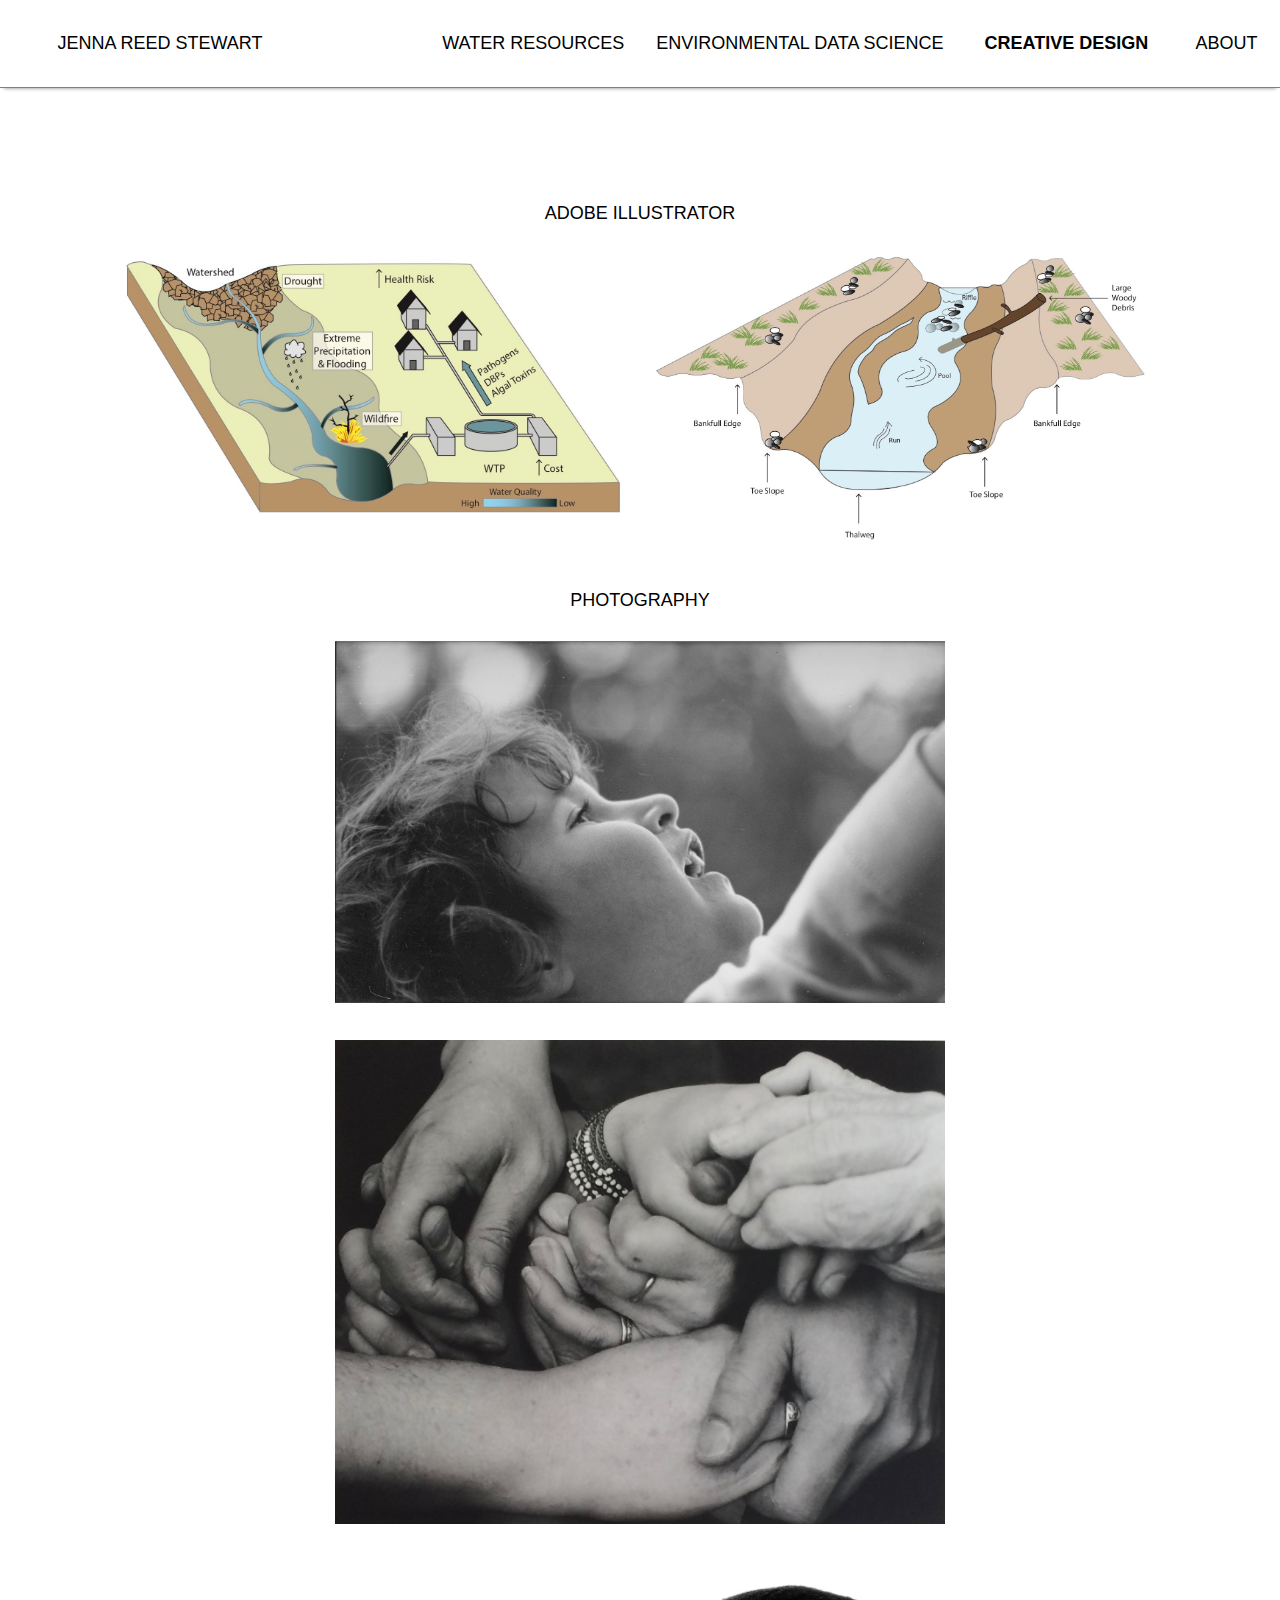
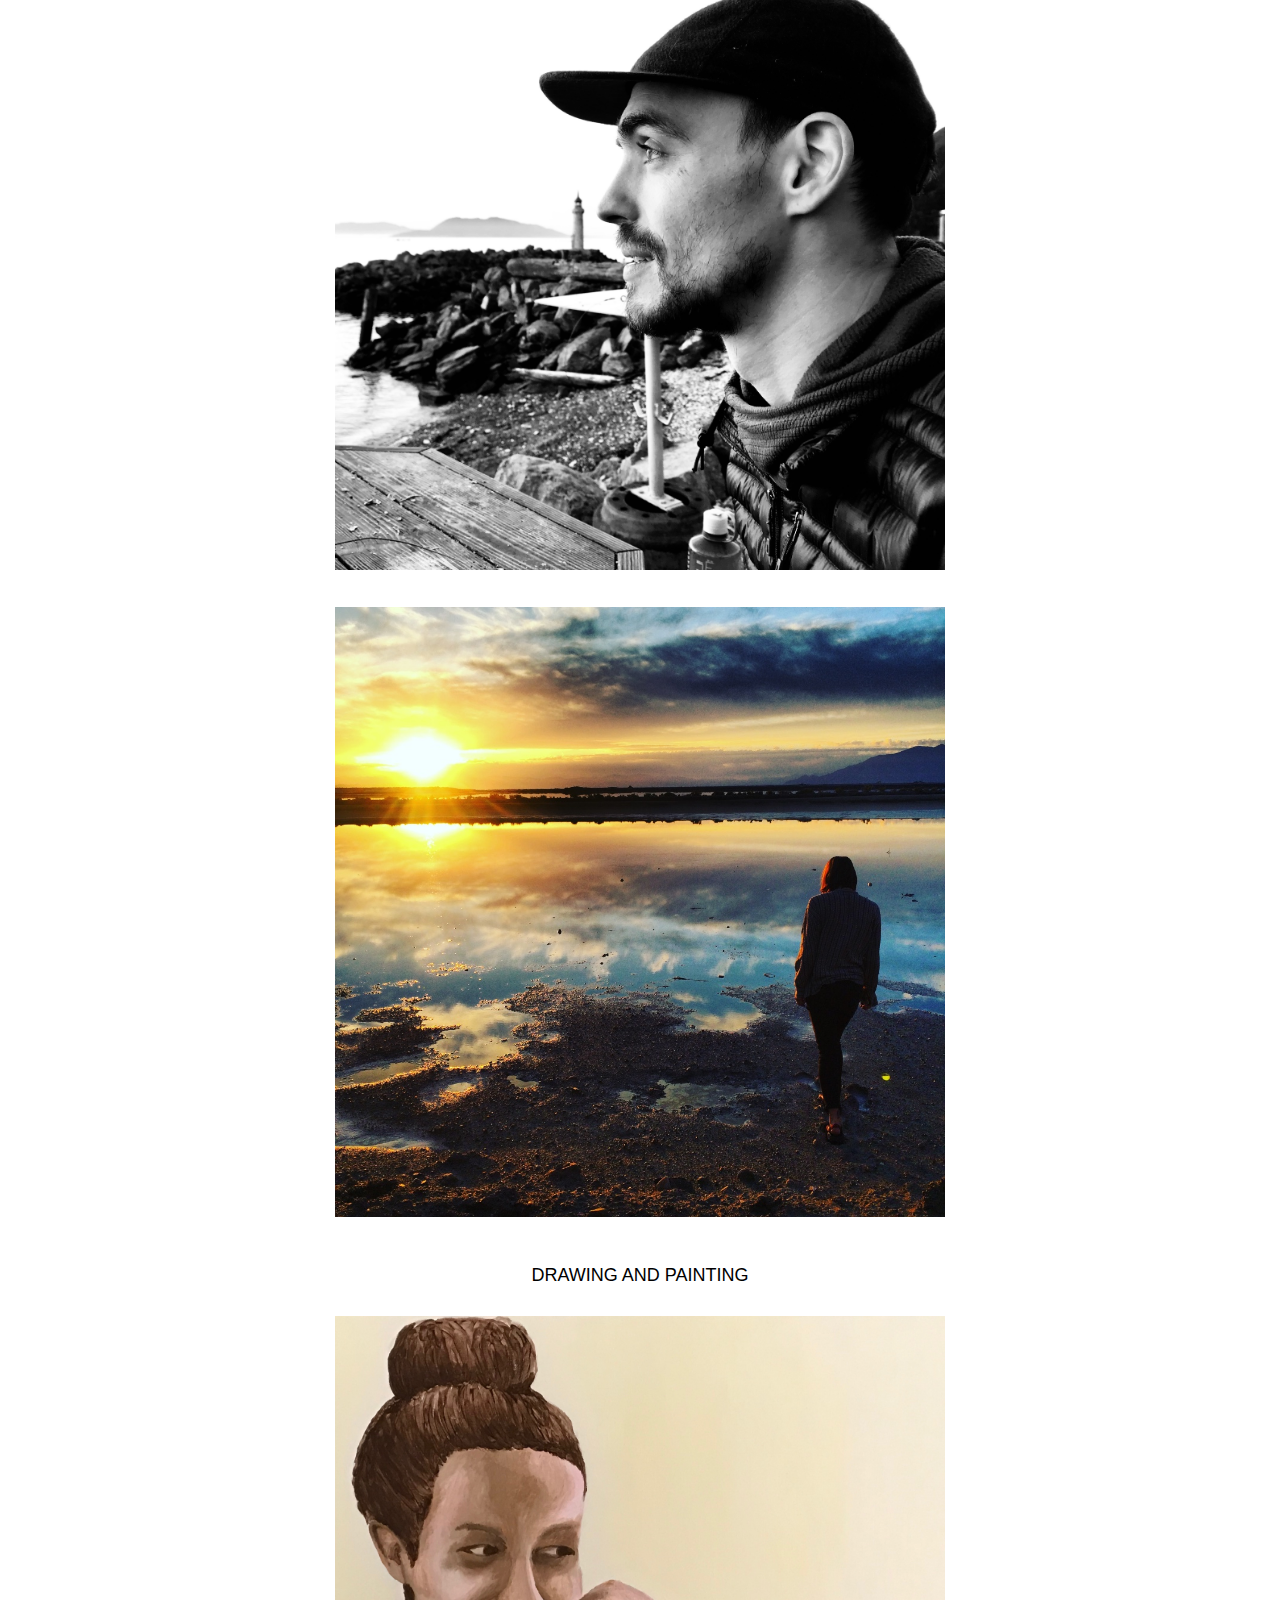
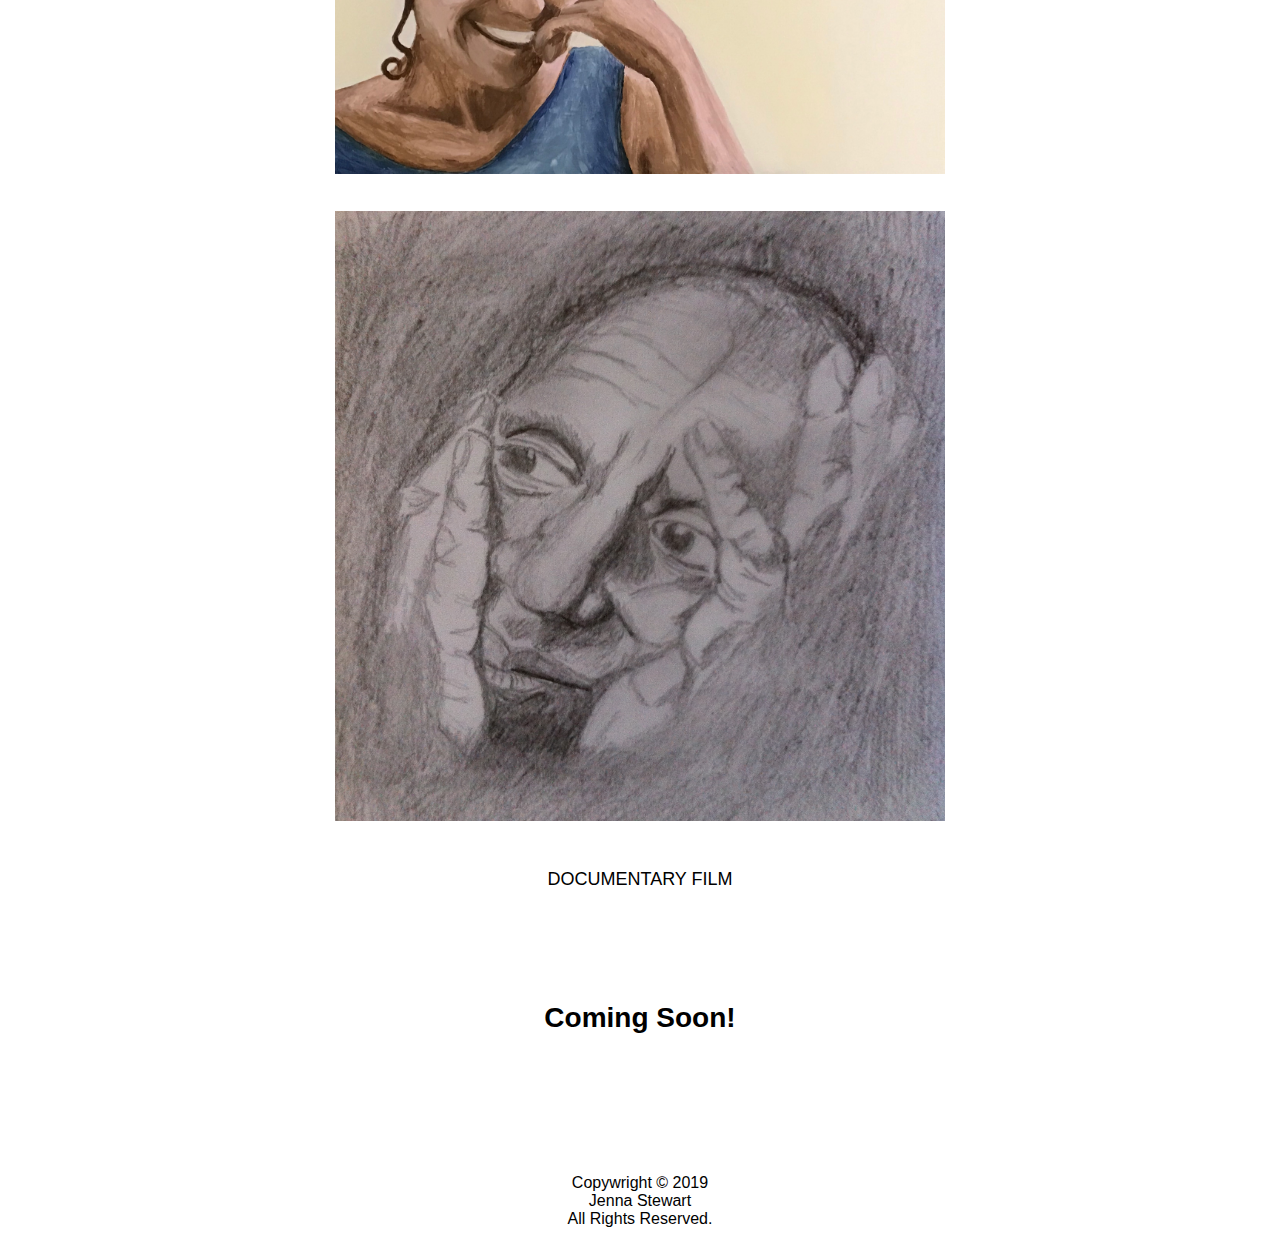
==== portfolio.html @ 02045820 "first commit uploading all files" ====
<!DOCTYPE html>
<html lang="en-US">

<meta name="viewport" content="width=device-width, initial-scale=1.0">

<head>

	<!--	this doesn't show up -->
	<title>Jenna Reed</title>

	<!-- this is a comment -->
	<link rel="stylesheet" type="text/css" href="index.css" />

	<!-- link to fonts, favicons, javascript etc. -->

</head>

<body class="bodybackground">

	<div class="navbar row">
  		<div class="col-3">
  			<h2><a href="index.html">JENNA REED STEWART</a></h2>
		</div>
		<div class="col-1"></div>
		<div class="col-2">
			<h2><a href="index.html#cat1">WATER RESOURCES</a></h2>
		</div>
		<div class="col-3">
			<h2><a href="index.html#cat2">ENVIRONMENTAL DATA SCIENCE</a></h2>
		</div>
		<div class="col-2">
			<h2><a href="index.html#cat3"><b>CREATIVE DESIGN</b></a></h2>
		</div>
		<div class="col-1">
			<h2><a href="index.html#cat4">ABOUT</a></h2>
		</div>
  	</div>

<div class="main">

  	<div class="cat3">

		<div class="row">
			<br>
			<br>
			<h2>ADOBE ILLUSTRATOR</h2>
			<!--<div class="col-2"><img src="images/IMG_0920.jpeg" alt="Beach" width="180" height="90"></div>-->

			<div class="col-1"></div>
			<div class="col-5">
				<span title="Raseman, W. J., Kasprzyk, J. R., Rosario-Ortiz, F. L., Stewart, J. R., & Livneh, B. 2019. Emerging investigators series: a critical review of decision support systems for water treatment: making the case for incorporating climate change and climate extremes. Environmental Science: Water Research & Technology, 3(1), 18-36.">
					<img class="image-width image-hover" src="images/portfolio/GD_1.jpg" alt="Raseman et al., 2017">
				</span>
			</div>
			<div class="col-5">
				<span title="National Ecological Observatory Network. 2019. Document NEON.DOC.003162vC. Provisional document downloaded from http://data.neonscience.org on 27 Feb 2019. Battelle, Boulder, CO, USA">
					<img class="image-width image-hover" src="images/portfolio/GD_3.jpg" alt="NEON, 2019">
				</span>
  			</div>
			<div class="col-1"></div>
		</div>


	<div class="buffer2"></div>	

  	<div class="cat2">

		<div class="row">
			<h2>PHOTOGRAPHY</h2>

			<div class="col-3"></div>

			<div class="col-6">
				<span title="35 mm, Oregon, 2004">
					<img class="image-width image-hover" src="images/portfolio/Photo_2.jpg" alt="Photo 3">
				</span>
			</div>

  			<div class="col-3"></div>
		</div>

		<div class="row">
			<div class="col-3"></div>
			<div class="col-6">
				<span title="35 mm, Oregon, 2012">
					<img class="image-width image-hover" src="images/portfolio/together.jpeg" alt="Photo 1">
				</span>
			</div>
			<div class="col-3"></div>
		</div>

		<div class="row">
			<div class="col-3"></div>

			<div class="col-6">
				<span title="Digital, Washington, 2018">
					<img class="image-width image-hover" src="images/portfolio/Photo_12.jpeg" alt="Photo 3">
				</span>
			</div>

			<div class="col-3"></div>
		</div>

		<div class="row">
			<div class="col-3"></div>
			<div class="col-6">
				<span title="Digital, Utah, 2016">
					<img class="image-width image-hover" src="images/portfolio/Photo_4.jpg" alt="Photo 1">
				</span>
			</div>
			<div class="col-3"></div>
		</div>

  	</div>


		
	<div class="buffer2"></div>

	<div class="cat1">

		<div class="row">
			<h2>DRAWING AND PAINTING</h2>

  		<div class="row">
  			<div class="col-3"></div>	
  			<div class="col-6">
  				<span title="Acrylic Painting, Colorado, 2019.">
					<img class="image-width image-hover" src="images/portfolio/Painting_3.jpeg" alt="Woman">
				</span>
  			</div>
  			<div class="col-3"></div>
  		</div>

  		<div class="row">
  			<div class="col-3"></div>	
  			<div class="col-6">
  				<span title="Pencil Drawing, Colorado, 2015.">
					<img class="image-width image-hover" src="images/portfolio/Drawing_3.jpg" alt="Man">
				</span>
  			</div>
  			<div class="col-3"></div>
  		</div>


  	</div>


	<div class="buffer2"></div>	


  	<div class="cat3">

		<div class="row">
			<h2>DOCUMENTARY FILM</h2>
			<!--<div class="col-2"><img src="images/IMG_0920.jpeg" alt="Beach" width="180" height="90"></div>-->
			<div class="buffer10"></div>
			<h3>Coming Soon!</h3>

		</div>
  	</div>

  	<div class="buffer10"></div>

	<div class="footer">
		<p>
			<!--Designed by Jenna Reed Stewart<br><br>-->
			Copywright © 2019 <br>
			Jenna Stewart <br>
			All Rights Reserved.
		</p>
	</div>

</div>
</body>
---- index.css ----
/* this is a comment */

/* 
identifier {
	thingtochange: thingtochangeto;
}
*/


/*
body {
	background-image: url('images/background.JPG');
	background-repeat: repeat-x;
	background-size: 1500px 1500px;
	background-color: beige;
}
*/

/*
body {
  background-image: url("images/river.jpg");
  background-repeat: no-repeat;
  background-attachment: fixed;
}
*/

* {
  box-sizing: border-box;
}

html {
  scroll-behavior: smooth;
}

/* For mobile phones: */
[class*="col-"] {
  width: 100%;
}

@media only screen and (min-width: 768px) {
  /* For desktop: */
  .col-05 {width: 4.165%;}
  .col-1 {width: 8.33%;}
  .col-2 {width: 16.66%;}
  .col-3 {width: 25%;}
  .col-4 {width: 33.33%;}
  .col-5 {width: 41.66%;}
  .col-6 {width: 50%;}
  .col-7 {width: 58.33%;}
  .col-8 {width: 66.66%;}
  .col-9 {width: 75%;}
  .col-10 {width: 83.33%;}
  .col-11 {width: 91.66%;}
  .col-12 {width: 100%;}
}

.row::after {
  content: "";
  clear: both;
  display: table;
}

th, td {
  padding-right:  30px;
}

.link_list img {
  height: 30px;
  width: 30px;
  float: left;
}

#no-pad {
  padding: 0px;
}

#parent {
	height: 100%;
}

#child {
	height: 50%;
}

[class*="col-"] {
  float: left;
  padding: 15px;
  /*border-right: 1px solid black;*/
  text-align: justify;
  font-family: "Avenir", Helvetica, Arial, sans-serif;
  line-height: 1.5;
  height: inherit;
  
}

.navbar {
  overflow: hidden;
  background-color: white;
  top: 0;
  width: 100%;
  border-bottom: 0.5px solid gray;
  box-shadow: 0 4px 4px -4px gray;
  z-index: 99;
}

hr {
  border:none;
  height: 20px;
  width: 100%;
  height: 50px;
  margin-top: 0;
  border-bottom: 1px solid #1f1209;
  box-shadow: 0 10px 10px -10px #333;
  margin: -50px auto 10px; 
}

.main {
  margin-top: 5%;
}

.photo-container {
  width: 100%;
  height: 100%;
  position: relative;
  border-radius: 50%;
  overflow: hidden;
}

.image-cropper {
    position: center;
    width: 300px;
    height: 300px;
    overflow: hidden;
    border-radius: 50%;
}

.circle-pic {
  border-radius: 50%;
  width: 100%;
}

.circle-pic-sm {
  border-radius: 50%;
  width: 60%;
}

@media only screen and (max-width: 768px) {
  /* For desktop: */
  .circle-pic {
    display: none;
  }
}

@media only screen and (min-width: 768px) {
  /* For phone: */
  .circle-pic-sm {
    display: none;
  }

}



.background-white {
  background-color: white;
  padding: 10px;
  opacity: 0.9;
}

.poem {
  text-align: center;
  font-family: "Avenir", Helvetica, Arial, sans-serif;
}

.display-middle-pubs {
    position: absolute;
    top: 7.5%;
    left: 50%;
    transform: translate(-50%,-50%);
    -ms-transform: translate(-50%,-50%);
}

.display-middle {
    position: absolute;
    top: 30%;
    left: 50%;
    transform: translate(-50%,-50%);
    -ms-transform: translate(-50%,-50%);
}

.align-right {
  text-align: right;
  margin-right: 2%;
}

.align-left {
  text-align: left;
  margin-left: 2%;
}

.display-top {
    top: 2%;
}

.display-tableau {
    position: relative;
    left: 15%;
}

.display-middle::after {
  content: "";
  clear: both;
  display: table;
}

.smalltext {
  font-size: 10px;
}

.image-width {
  width: 100%;
}


.buffer2 {
  margin-top: 2%;
}

.buffer4 {
  margin-top: 4%;
}

.buffer5 {
  margin-top: 5%;
}

.buffer6 {
  margin-top: 6%;
}

.buffer8 {
  margin-top: 8%;
}

.buffer10 {
  margin-top: 10%;
}

.buffer12 {
  margin-top: 12%;
}

.buffer15 {
  margin-top: 15%;
}

.buffer20 {
  margin-top: 20%;
}

.buffer22 {
  margin-top: 22%;
}

.buffer25 {
  margin-top: 25%;
}

.buffer30 {
  margin-top: 30%;
}

.buffer50 {
  margin-top: 50%;
}

.buffer60 {
  margin-top: 60%;
}

.buffer75 {
  margin-top: 75%;
}

.display-left {
    position: absolute;
    top: 10%;
    left: 5%;
    transform: translate(-10%,-10%);
    -ms-transform: translate(-10%,-10%);
}

.display-margin-top {
    margin-top: 30%;
}

.display-center {
    text-align: center!important;
}

.w3-text-white, .w3-hover-text-white:hover {
    color: #fff!important;
}

.w3-xxlarge {
    font-size: 30px!important;
}

.w3-padding {
    padding: 8px 16px!important;
}

.w3-opacity-min {
    opacity: 0.80;
}

.w3-black, .w3-hover-black:hover {
    color: #fff!important;
    background-color: #000!important;
    border-radius: 10px;
}

.w3-green {
    color: #fff!important;
    background-color: darkgreen;
    border-radius: 10px;
}

.w3-blue {
    background-color: blue;
}

.boxgrey {
    background-color: grey;
}

.w3-text-light-grey, .w3-hover-text-light-grey:hover, .w3-text-light-gray, .w3-hover-text-light-gray:hover {
    color: #f1f1f1!important;
}

.text-dark-grey {
  color: darkgrey;
}

.border-round {
    border-radius: 10px;
}

.container {
  background-color: white;
  border-radius: 10px;
  padding: 10px;
  opacity: 0.8;
  padding-left: 20px;
  padding-right: 20px;
}

.centered {
  position: absolute;
  top: 50%;
  left: 50%;
  transform: translate(-50%, -50%);
  font-size: 28px;
}

.centered-align {
  text-align: center;
}

.centered_list {
  text-align: center;
}

.centered_list li{
  display: inline;
  list-style: none;
  text-align: center;
  position: center;
}

.header-block {
  border-radius: 10px;
  background-color: black;
}

.header-text {
  color: white;
}

.circle {
  border-radius: 100px;
  height: 20px;
  width: 20px;
}

.bodybackground {
	background-color: white;
  margin: 0px;
}

a:link, a:visited {
  color: black; 
  background-color: transparent; 
  text-decoration: none;
}

a:hover {
  color: darkblue;
  background-color: transparent;
  text-decoration: none;
}

h1 {
	color: black;
	font-family: "Avenir", Helvetica, Arial, sans-serif;
	text-align: center;
}

h2 {
	color: black;
	font-family: "Avenir", Helvetica, Arial, sans-serif;
	text-align: center;
  font-weight: normal;
  font-size: 18px;
}

.h2b {
  color: black;
  font-family: "Avenir", Helvetica, Arial, sans-serif;
  text-align: left;
  font-weight: normal;
  font-size: 20px;
}

h3 {
	color: black;
	font-family: "Avenir", Helvetica, Arial, sans-serif;
	font-size: 28px;
	text-align: center;
	line-height: 0.01px;
}

h4 {
  color: black;
  font-family: "Avenir", Helvetica, Arial, sans-serif;
  font-size: 26px;
  text-align: center;
  line-height: 0;
  margin: 2%;
  padding: 2%;
}

h5 {
  color: black;
  font-family: "Avenir", Helvetica, Arial, sans-serif;
  font-size: 18px;
  margin-left: 2%;
  margin-top: 2%;
}

h6 {
  color: black;
  font-family: "Avenir", Helvetica, Arial, sans-serif;
  text-align: center;
  font-size: 18px;
  margin: 0px;
  padding: 0px;
  font-weight: normal;
}

div p{
	/*any p that is a child of a div will have this styling */
	font-family: "Avenir", Helvetica, Arial, sans-serif;
	text-align: center;
	color: black;

}

hr {
  border:none;
  height: 0px;
}


.hr1 { 
  display: block;
  margin-top: 0.5em;
  margin-bottom: 0.5em;
  margin-left: auto;
  margin-right: auto;
  border-style: inset;
  border-width: 1px;
  width: 10%;
}


/* ids */

/*#categories{
	font-family: Helvetica;
	text-align: center;
}*/



#photo{
	text-align: center;
}

#poem {
	color: gray;
}

#linkedin{
	text-align: center;
	font-family: "Avenir", Helvetica, Arial, sans-serif;
}

#boxshadow {
  position: relative;
  box-shadow: 1px 1px 2px 2px rgba(0, 0, 0, .25);
  padding: 10px;
  background: white;
  border-radius: 25px;
  width: 50%;
  text-align: center;
}

#boxshadow.link {
  position: relative;
  box-shadow: 1px 1px 2px 2px rgba(0, 0, 0, .25);
  padding: 10px;
  background: white;
  border-radius: 25px;
}

#centerp {
  display: inline;
  vertical-align: middle;
  text-align: center;
}


/* classes */

/*
.p1{
	color: silver;
}

.p2{
	color: blue;
}
*/


/*
.cat1{
	display: table;
	width: 100%;
}*/

.cat2{
	background-color: white;
}

.cat3{
	background-color: white;
}


.skills{
	text-align: center;
}

.descriptions{
	text-align: center;
}

.footer{
	text-align: center;
	font-family: "Avenir", Helvetica, Arial, sans-serif;
}

.footer img {
  height: 30px;
  width: 30px;
}


.image-hover:hover {
  opacity: 0.5;
}
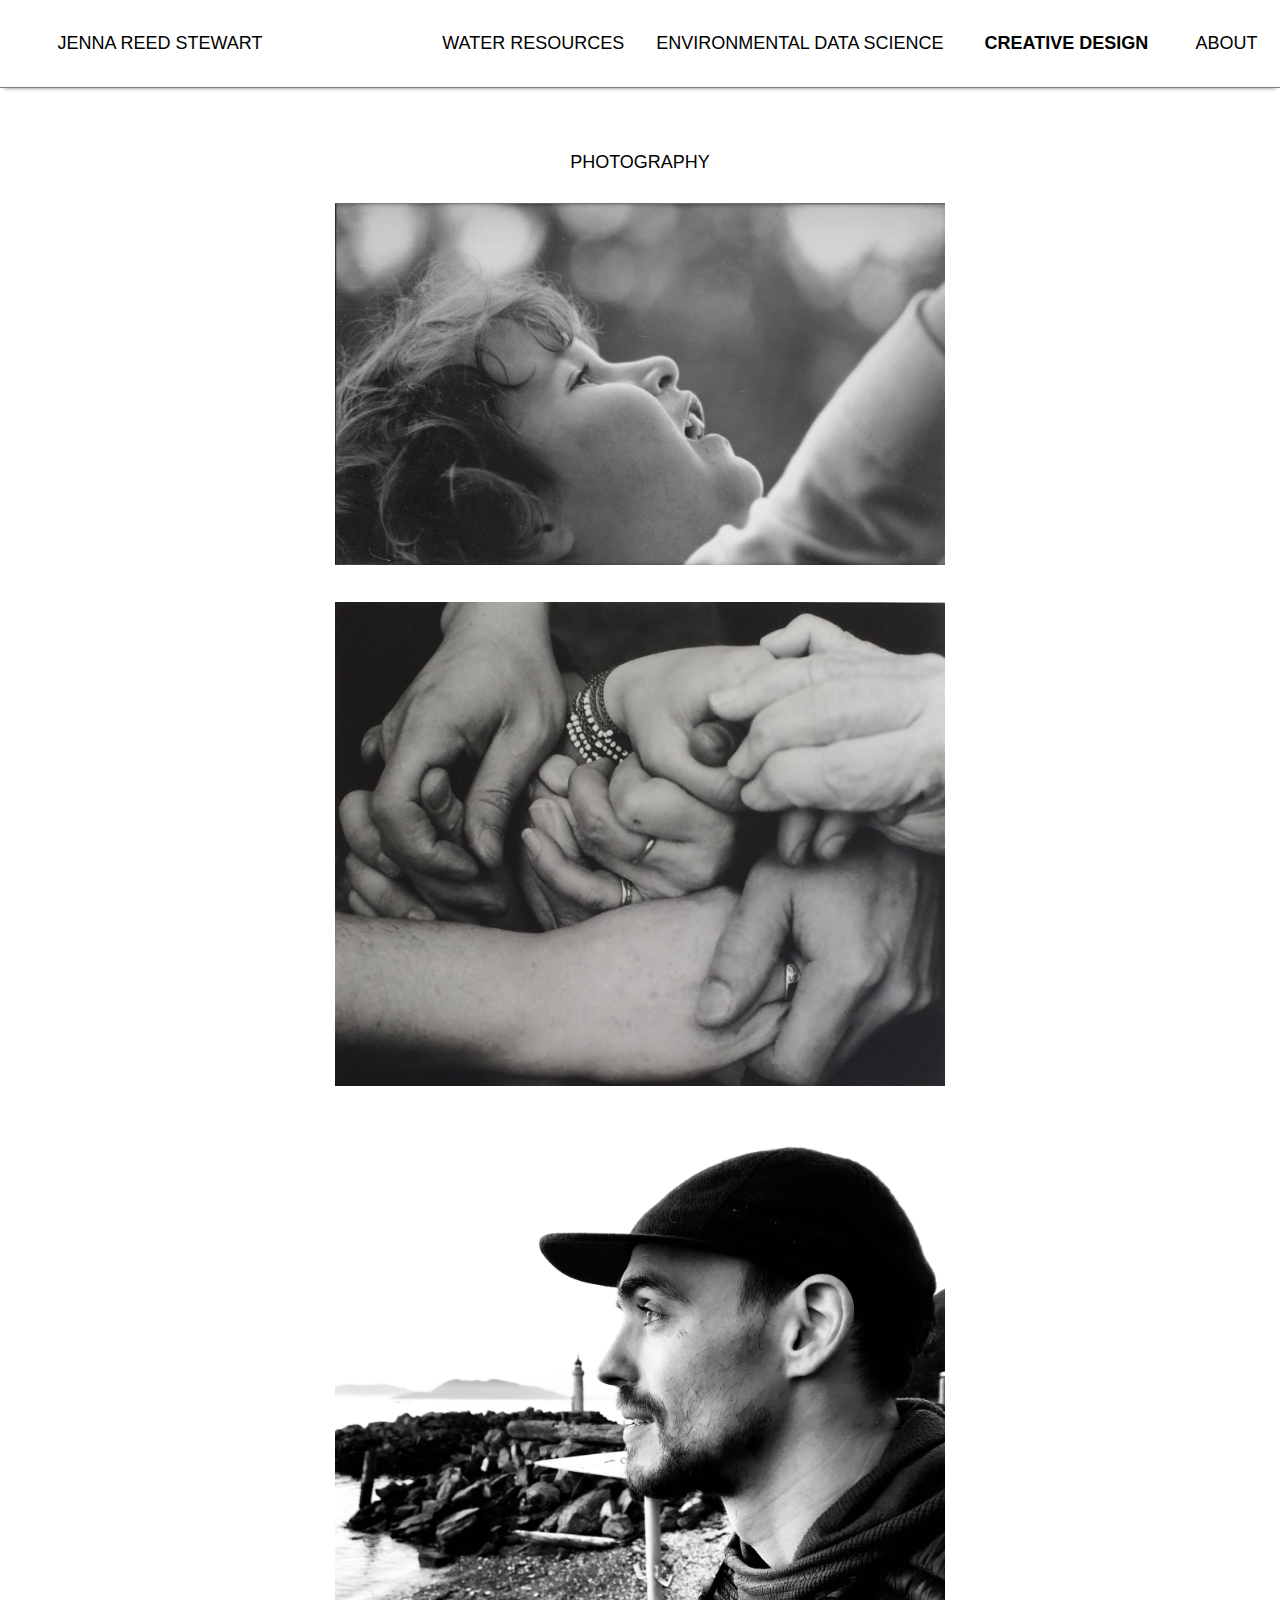
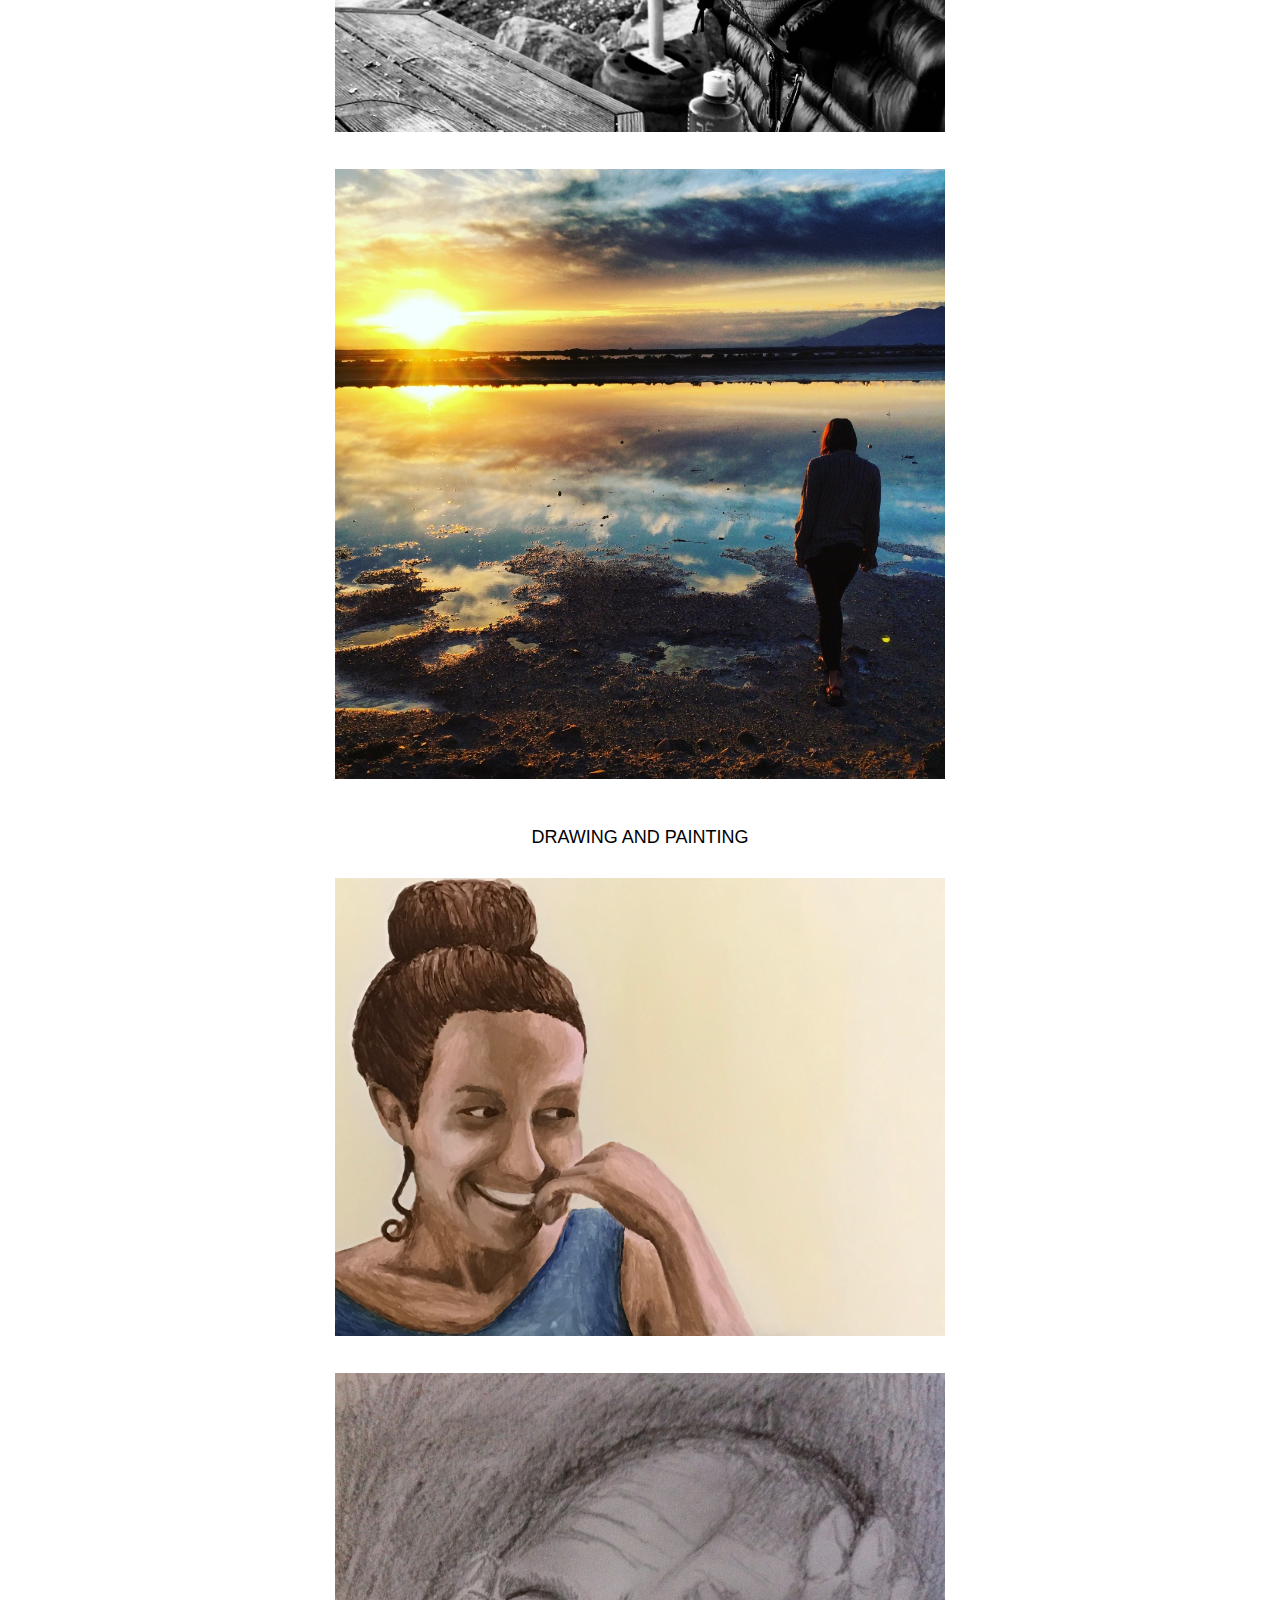
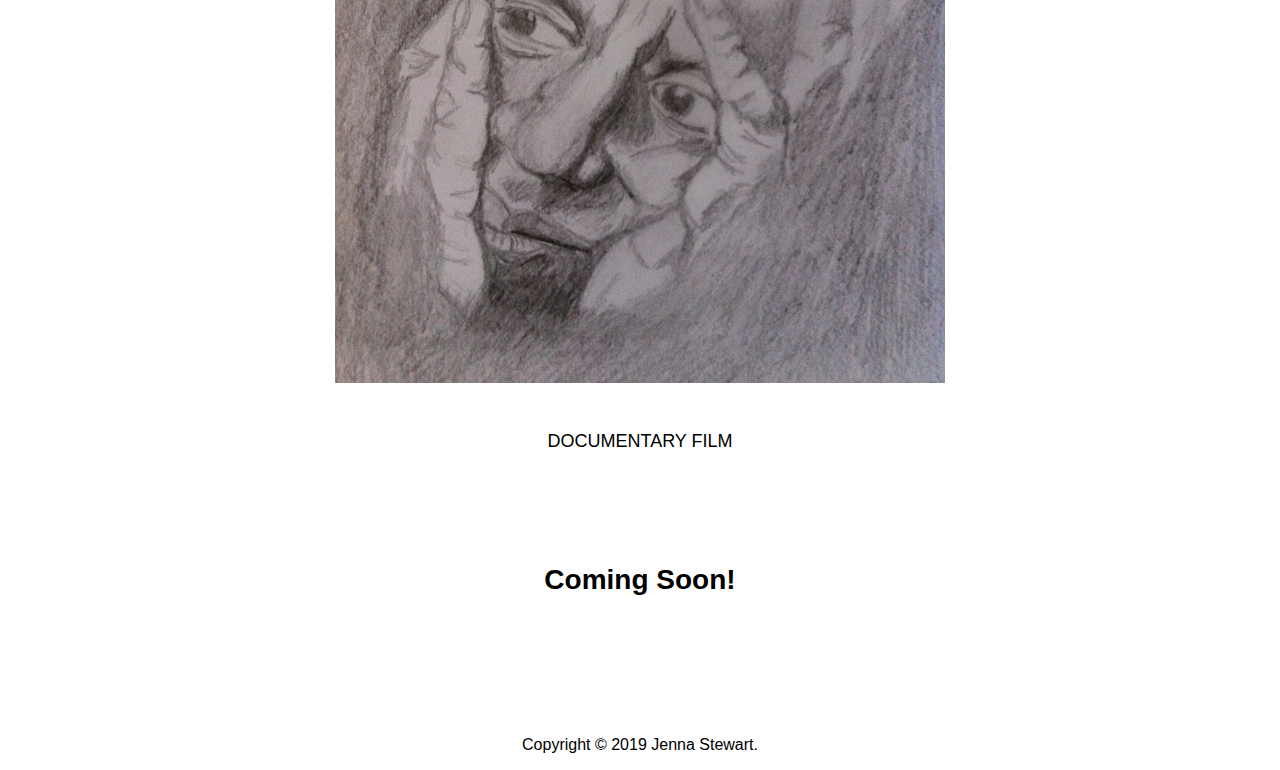
==== commit ccb4257b: "third commit updating images and text" ====
--- a/portfolio.html
+++ b/portfolio.html
@@ -40,11 +40,11 @@
 
   	<div class="cat3">
 
+<!--
 		<div class="row">
 			<br>
 			<br>
 			<h2>ADOBE ILLUSTRATOR</h2>
-			<!--<div class="col-2"><img src="images/IMG_0920.jpeg" alt="Beach" width="180" height="90"></div>-->
 
 			<div class="col-1"></div>
 			<div class="col-5">
@@ -59,6 +59,7 @@
   			</div>
 			<div class="col-1"></div>
 		</div>
+	-->
 
 
 	<div class="buffer2"></div>	
@@ -71,7 +72,7 @@
 			<div class="col-3"></div>
 
 			<div class="col-6">
-				<span title="35 mm, Oregon, 2004">
+				<span title="35 mm, Oregon, 2004. Copyright © 2019 Jenna Stewart.">
 					<img class="image-width image-hover" src="images/portfolio/Photo_2.jpg" alt="Photo 3">
 				</span>
 			</div>
@@ -82,7 +83,7 @@
 		<div class="row">
 			<div class="col-3"></div>
 			<div class="col-6">
-				<span title="35 mm, Oregon, 2012">
+				<span title="35 mm, Oregon, 2012. Copyright © 2019 Jenna Stewart.">
 					<img class="image-width image-hover" src="images/portfolio/together.jpeg" alt="Photo 1">
 				</span>
 			</div>
@@ -93,7 +94,7 @@
 			<div class="col-3"></div>
 
 			<div class="col-6">
-				<span title="Digital, Washington, 2018">
+				<span title="Digital, Washington, 2018. Copyright © 2019 Jenna Stewart.">
 					<img class="image-width image-hover" src="images/portfolio/Photo_12.jpeg" alt="Photo 3">
 				</span>
 			</div>
@@ -104,7 +105,7 @@
 		<div class="row">
 			<div class="col-3"></div>
 			<div class="col-6">
-				<span title="Digital, Utah, 2016">
+				<span title="Digital, Utah, 2016. Copyright © 2019 Jenna Stewart.">
 					<img class="image-width image-hover" src="images/portfolio/Photo_4.jpg" alt="Photo 1">
 				</span>
 			</div>
@@ -125,7 +126,7 @@
   		<div class="row">
   			<div class="col-3"></div>	
   			<div class="col-6">
-  				<span title="Acrylic Painting, Colorado, 2019.">
+  				<span title="Acrylic Painting, Colorado, 2019. Copyright © 2019 Jenna Stewart.">
 					<img class="image-width image-hover" src="images/portfolio/Painting_3.jpeg" alt="Woman">
 				</span>
   			</div>
@@ -135,7 +136,7 @@
   		<div class="row">
   			<div class="col-3"></div>	
   			<div class="col-6">
-  				<span title="Pencil Drawing, Colorado, 2015.">
+  				<span title="Pencil Drawing, Colorado, 2015. Copyright © 2019 Jenna Stewart.">
 					<img class="image-width image-hover" src="images/portfolio/Drawing_3.jpg" alt="Man">
 				</span>
   			</div>
@@ -153,7 +154,6 @@
 
 		<div class="row">
 			<h2>DOCUMENTARY FILM</h2>
-			<!--<div class="col-2"><img src="images/IMG_0920.jpeg" alt="Beach" width="180" height="90"></div>-->
 			<div class="buffer10"></div>
 			<h3>Coming Soon!</h3>
 
@@ -162,12 +162,9 @@
 
   	<div class="buffer10"></div>
 
-	<div class="footer">
+  	<div class="footer">
 		<p>
-			<!--Designed by Jenna Reed Stewart<br><br>-->
-			Copywright © 2019 <br>
-			Jenna Stewart <br>
-			All Rights Reserved.
+			Copyright © 2019 Jenna Stewart.
 		</p>
 	</div>
 
--- a/index.css
+++ b/index.css
@@ -298,49 +298,6 @@
     text-align: center!important;
 }
 
-.w3-text-white, .w3-hover-text-white:hover {
-    color: #fff!important;
-}
-
-.w3-xxlarge {
-    font-size: 30px!important;
-}
-
-.w3-padding {
-    padding: 8px 16px!important;
-}
-
-.w3-opacity-min {
-    opacity: 0.80;
-}
-
-.w3-black, .w3-hover-black:hover {
-    color: #fff!important;
-    background-color: #000!important;
-    border-radius: 10px;
-}
-
-.w3-green {
-    color: #fff!important;
-    background-color: darkgreen;
-    border-radius: 10px;
-}
-
-.w3-blue {
-    background-color: blue;
-}
-
-.boxgrey {
-    background-color: grey;
-}
-
-.w3-text-light-grey, .w3-hover-text-light-grey:hover, .w3-text-light-gray, .w3-hover-text-light-gray:hover {
-    color: #f1f1f1!important;
-}
-
-.text-dark-grey {
-  color: darkgrey;
-}
 
 .border-round {
     border-radius: 10px;
@@ -592,4 +549,9 @@
   opacity: 0.5;
 }
 
-
+.image-hover: {
+  opacity: 0.5;
+}
+
+
+
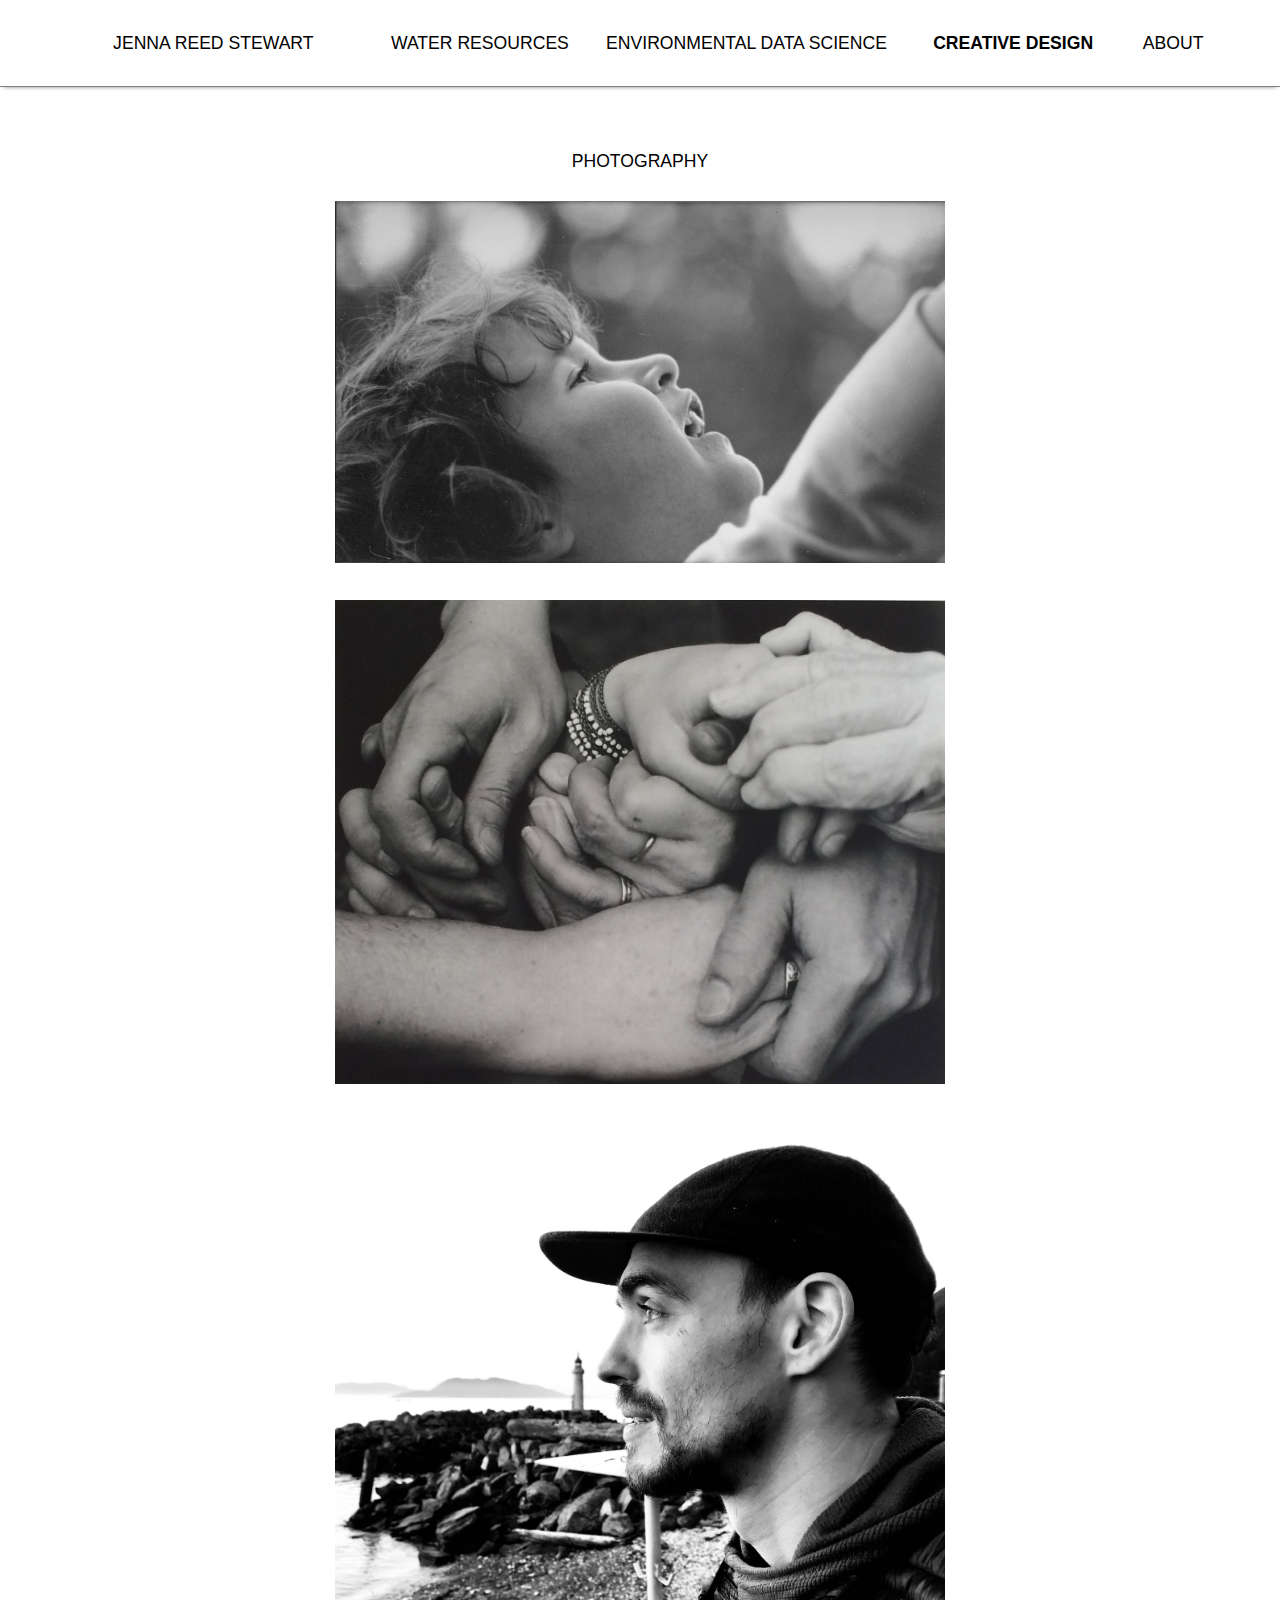
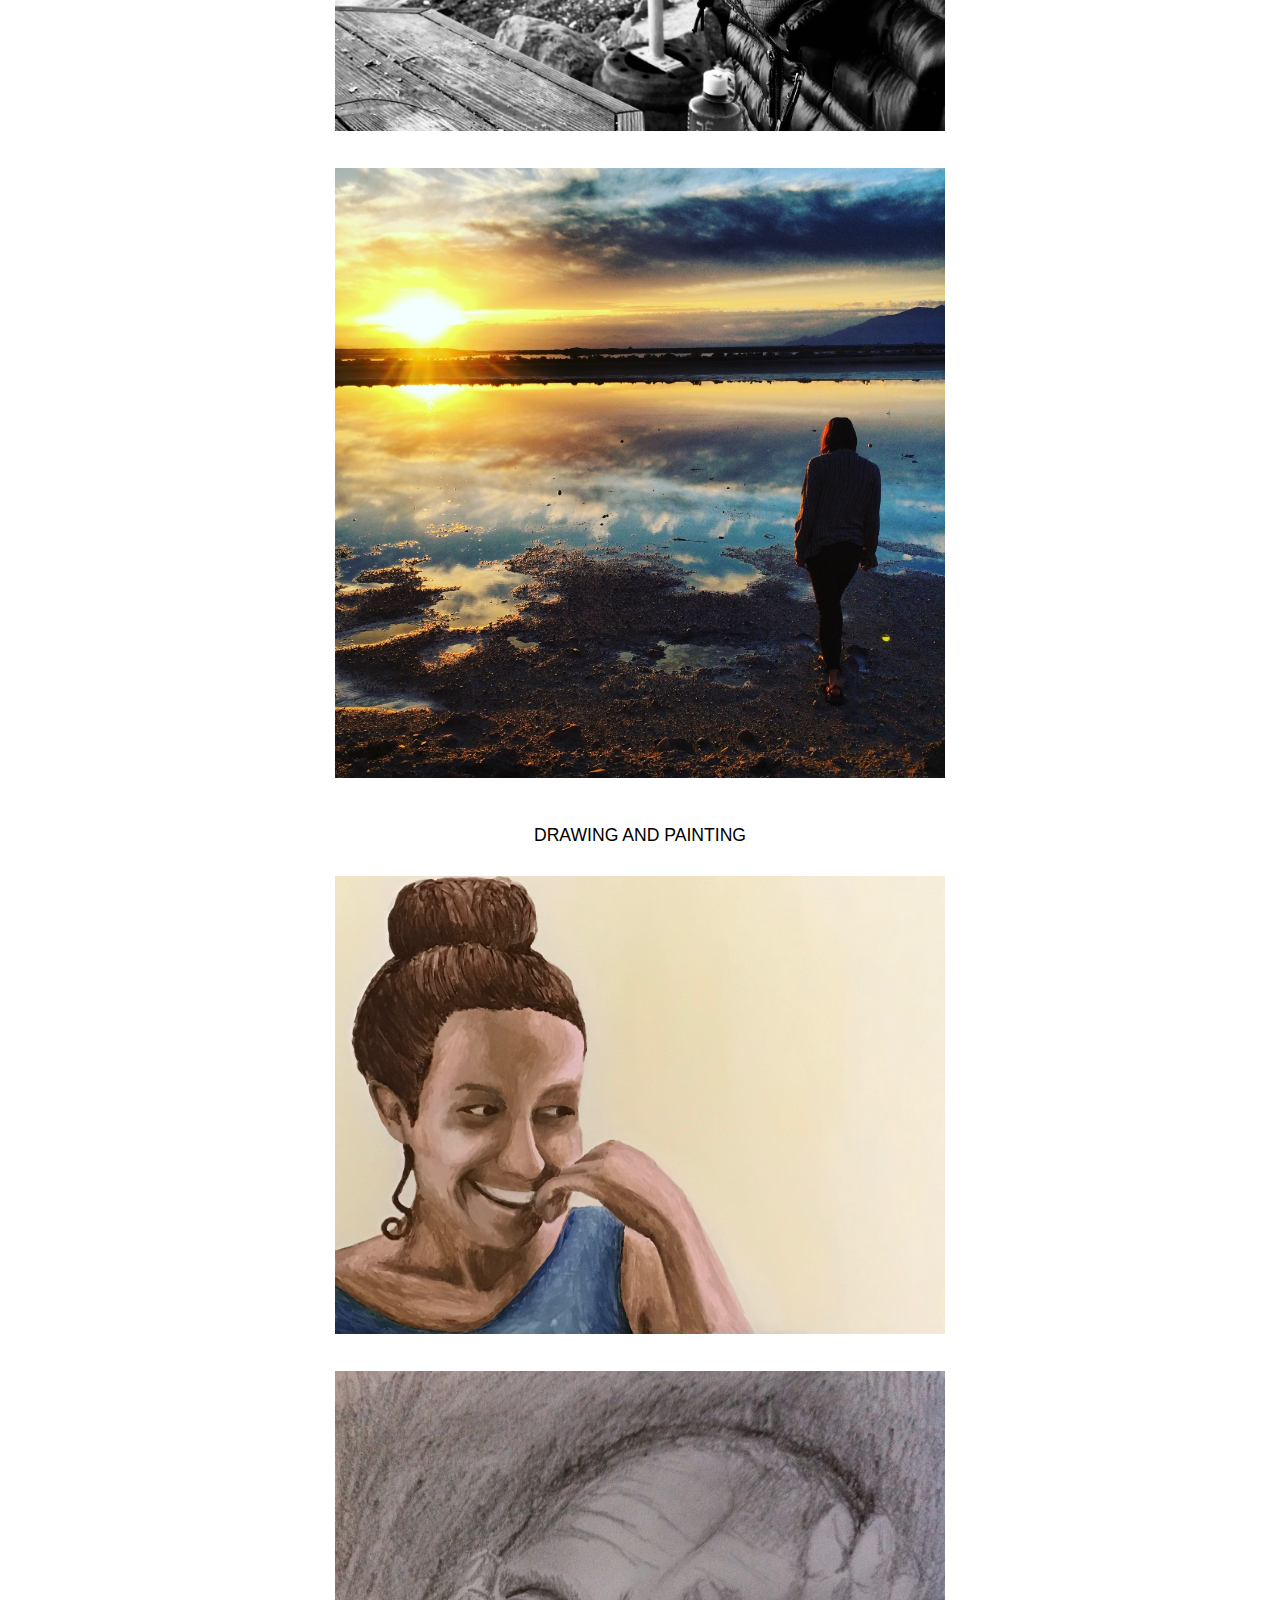
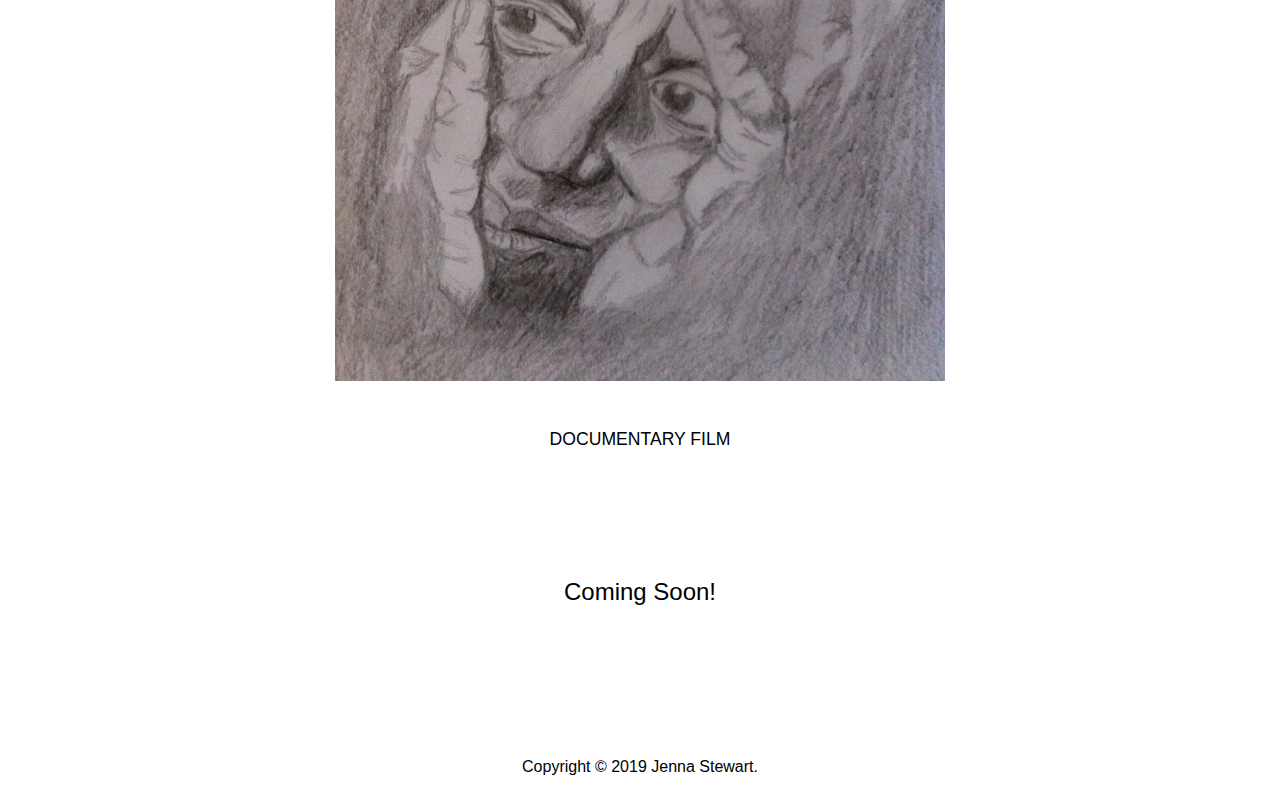
==== commit 66930bad: "second commit updating text" ====
--- a/portfolio.html
+++ b/portfolio.html
@@ -17,24 +17,31 @@
 
 <body class="bodybackground">
 
-	<div class="navbar row">
-  		<div class="col-3">
-  			<h2><a href="index.html">JENNA REED STEWART</a></h2>
-		</div>
-		<div class="col-1"></div>
-		<div class="col-2">
-			<h2><a href="index.html#cat1">WATER RESOURCES</a></h2>
-		</div>
-		<div class="col-3">
-			<h2><a href="index.html#cat2">ENVIRONMENTAL DATA SCIENCE</a></h2>
-		</div>
-		<div class="col-2">
-			<h2><a href="index.html#cat3"><b>CREATIVE DESIGN</b></a></h2>
-		</div>
-		<div class="col-1">
-			<h2><a href="index.html#cat4">ABOUT</a></h2>
-		</div>
-  	</div>
+	<div class="navbar row large">
+	<div class="col-05"></div>
+ 	<div class="col-3">
+  		<h2><a href="index.html">JENNA REED STEWART</a></h2>
+	</div>
+	<div class="col-2">
+		<h2><a href="index.html#cat1">WATER RESOURCES</a></h2>
+	</div>
+	<div class="col-3">
+		<h2><a href="index.html#cat2">ENVIRONMENTAL DATA SCIENCE</a></h2>
+	</div>
+	<div class="col-2">
+		<h2><a href="portfolio.html"><b>CREATIVE DESIGN</b></a></h2>
+	</div>
+	<div class="col-1">
+		<h2><a href="index.html#cat4">ABOUT</a></h2>
+	</div>
+	<div class="col-05"></div>
+</div>
+
+<div class="row small">
+	<div class="buffer20"></div>	
+  	<h3><b>JENNA REED STEWART</b></h3>
+  	<div class="buffer4"></div>	
+</div>
 
 <div class="main">
 
@@ -73,7 +80,7 @@
 
 			<div class="col-6">
 				<span title="35 mm, Oregon, 2004. Copyright © 2019 Jenna Stewart.">
-					<img class="image-width image-hover" src="images/portfolio/Photo_2.jpg" alt="Photo 3">
+					<img class="image-width image-hover" src="images/portfolio/Photo_2.jpg" alt="Photo 1">
 				</span>
 			</div>
 
@@ -84,7 +91,7 @@
 			<div class="col-3"></div>
 			<div class="col-6">
 				<span title="35 mm, Oregon, 2012. Copyright © 2019 Jenna Stewart.">
-					<img class="image-width image-hover" src="images/portfolio/together.jpeg" alt="Photo 1">
+					<img class="image-width image-hover" src="images/portfolio/together.jpeg" alt="Photo 2">
 				</span>
 			</div>
 			<div class="col-3"></div>
@@ -106,7 +113,7 @@
 			<div class="col-3"></div>
 			<div class="col-6">
 				<span title="Digital, Utah, 2016. Copyright © 2019 Jenna Stewart.">
-					<img class="image-width image-hover" src="images/portfolio/Photo_4.jpg" alt="Photo 1">
+					<img class="image-width image-hover" src="images/portfolio/Photo_4.jpg" alt="Photo 4">
 				</span>
 			</div>
 			<div class="col-3"></div>
@@ -127,7 +134,7 @@
   			<div class="col-3"></div>	
   			<div class="col-6">
   				<span title="Acrylic Painting, Colorado, 2019. Copyright © 2019 Jenna Stewart.">
-					<img class="image-width image-hover" src="images/portfolio/Painting_3.jpeg" alt="Woman">
+					<img class="image-width image-hover" src="images/portfolio/Painting_3.jpeg" alt="Drawing 1">
 				</span>
   			</div>
   			<div class="col-3"></div>
@@ -137,7 +144,7 @@
   			<div class="col-3"></div>	
   			<div class="col-6">
   				<span title="Pencil Drawing, Colorado, 2015. Copyright © 2019 Jenna Stewart.">
-					<img class="image-width image-hover" src="images/portfolio/Drawing_3.jpg" alt="Man">
+					<img class="image-width image-hover" src="images/portfolio/Drawing_3.jpg" alt="Drawing 2">
 				</span>
   			</div>
   			<div class="col-3"></div>
--- a/index.css
+++ b/index.css
@@ -1,28 +1,5 @@
 /* this is a comment */
 
-/* 
-identifier {
-	thingtochange: thingtochangeto;
-}
-*/
-
-
-/*
-body {
-	background-image: url('images/background.JPG');
-	background-repeat: repeat-x;
-	background-size: 1500px 1500px;
-	background-color: beige;
-}
-*/
-
-/*
-body {
-  background-image: url("images/river.jpg");
-  background-repeat: no-repeat;
-  background-attachment: fixed;
-}
-*/
 
 * {
   box-sizing: border-box;
@@ -54,16 +31,43 @@
   .col-12 {width: 100%;}
 }
 
+
+@media only screen and (max-width: 767px) {
+  /* For phones: hide large desktop items */
+  .circle-pic {
+    display: none;
+  }
+  .large {
+    display: none;
+  }
+}
+
+@media only screen and (min-width: 768px) {
+  /* For desktop: hide small phone items; */
+  .circle-pic-sm {
+    display: none;
+  }
+  .small {
+    display: none;
+  }
+}
+
+.circle-pic {
+  border-radius: 50%;
+  width: 100%;
+}
+
+.circle-pic-sm {
+  border-radius: 50%;
+  width: 60%;
+}
+
 .row::after {
   content: "";
   clear: both;
   display: table;
 }
 
-th, td {
-  padding-right:  30px;
-}
-
 .link_list img {
   height: 30px;
   width: 30px;
@@ -74,23 +78,15 @@
   padding: 0px;
 }
 
-#parent {
-	height: 100%;
-}
-
-#child {
-	height: 50%;
-}
 
 [class*="col-"] {
   float: left;
   padding: 15px;
-  /*border-right: 1px solid black;*/
   text-align: justify;
   font-family: "Avenir", Helvetica, Arial, sans-serif;
+  font-size: 1em;
   line-height: 1.5;
   height: inherit;
-  
 }
 
 .navbar {
@@ -101,17 +97,6 @@
   border-bottom: 0.5px solid gray;
   box-shadow: 0 4px 4px -4px gray;
   z-index: 99;
-}
-
-hr {
-  border:none;
-  height: 20px;
-  width: 100%;
-  height: 50px;
-  margin-top: 0;
-  border-bottom: 1px solid #1f1209;
-  box-shadow: 0 10px 10px -10px #333;
-  margin: -50px auto 10px; 
 }
 
 .main {
@@ -134,88 +119,15 @@
     border-radius: 50%;
 }
 
-.circle-pic {
-  border-radius: 50%;
-  width: 100%;
-}
-
-.circle-pic-sm {
-  border-radius: 50%;
-  width: 60%;
-}
-
-@media only screen and (max-width: 768px) {
-  /* For desktop: */
-  .circle-pic {
-    display: none;
-  }
-}
-
-@media only screen and (min-width: 768px) {
-  /* For phone: */
-  .circle-pic-sm {
-    display: none;
-  }
-
-}
-
-
-
-.background-white {
-  background-color: white;
-  padding: 10px;
-  opacity: 0.9;
-}
-
-.poem {
-  text-align: center;
-  font-family: "Avenir", Helvetica, Arial, sans-serif;
-}
-
-.display-middle-pubs {
-    position: absolute;
-    top: 7.5%;
-    left: 50%;
-    transform: translate(-50%,-50%);
-    -ms-transform: translate(-50%,-50%);
-}
-
-.display-middle {
-    position: absolute;
-    top: 30%;
-    left: 50%;
-    transform: translate(-50%,-50%);
-    -ms-transform: translate(-50%,-50%);
-}
-
-.align-right {
+
+#align-left {
+  text-align: left;
+}
+
+#align-right {
   text-align: right;
-  margin-right: 2%;
-}
-
-.align-left {
-  text-align: left;
-  margin-left: 2%;
-}
-
-.display-top {
-    top: 2%;
-}
-
-.display-tableau {
-    position: relative;
-    left: 15%;
-}
-
-.display-middle::after {
-  content: "";
-  clear: both;
-  display: table;
-}
-
-.smalltext {
-  font-size: 10px;
-}
+}
+
 
 .image-width {
   width: 100%;
@@ -230,70 +142,18 @@
   margin-top: 4%;
 }
 
-.buffer5 {
-  margin-top: 5%;
-}
-
-.buffer6 {
-  margin-top: 6%;
-}
-
-.buffer8 {
-  margin-top: 8%;
-}
-
 .buffer10 {
   margin-top: 10%;
 }
 
-.buffer12 {
-  margin-top: 12%;
-}
-
-.buffer15 {
-  margin-top: 15%;
-}
-
 .buffer20 {
   margin-top: 20%;
 }
 
-.buffer22 {
-  margin-top: 22%;
-}
-
 .buffer25 {
   margin-top: 25%;
 }
 
-.buffer30 {
-  margin-top: 30%;
-}
-
-.buffer50 {
-  margin-top: 50%;
-}
-
-.buffer60 {
-  margin-top: 60%;
-}
-
-.buffer75 {
-  margin-top: 75%;
-}
-
-.display-left {
-    position: absolute;
-    top: 10%;
-    left: 5%;
-    transform: translate(-10%,-10%);
-    -ms-transform: translate(-10%,-10%);
-}
-
-.display-margin-top {
-    margin-top: 30%;
-}
-
 .display-center {
     text-align: center!important;
 }
@@ -303,21 +163,8 @@
     border-radius: 10px;
 }
 
-.container {
-  background-color: white;
-  border-radius: 10px;
-  padding: 10px;
-  opacity: 0.8;
-  padding-left: 20px;
-  padding-right: 20px;
-}
-
-.centered {
-  position: absolute;
-  top: 50%;
-  left: 50%;
-  transform: translate(-50%, -50%);
-  font-size: 28px;
+.center-vertical {
+  vertical-align: middle;
 }
 
 .centered-align {
@@ -335,14 +182,6 @@
   position: center;
 }
 
-.header-block {
-  border-radius: 10px;
-  background-color: black;
-}
-
-.header-text {
-  color: white;
-}
 
 .circle {
   border-radius: 100px;
@@ -378,52 +217,17 @@
 	font-family: "Avenir", Helvetica, Arial, sans-serif;
 	text-align: center;
   font-weight: normal;
-  font-size: 18px;
-}
-
-.h2b {
-  color: black;
+  font-size: 1.1em;
+}
+
+h3 {
+	color: black;
   font-family: "Avenir", Helvetica, Arial, sans-serif;
-  text-align: left;
+  text-align: center;
   font-weight: normal;
-  font-size: 20px;
-}
-
-h3 {
-	color: black;
-	font-family: "Avenir", Helvetica, Arial, sans-serif;
-	font-size: 28px;
-	text-align: center;
-	line-height: 0.01px;
-}
-
-h4 {
-  color: black;
-  font-family: "Avenir", Helvetica, Arial, sans-serif;
-  font-size: 26px;
-  text-align: center;
-  line-height: 0;
-  margin: 2%;
-  padding: 2%;
-}
-
-h5 {
-  color: black;
-  font-family: "Avenir", Helvetica, Arial, sans-serif;
-  font-size: 18px;
-  margin-left: 2%;
-  margin-top: 2%;
-}
-
-h6 {
-  color: black;
-  font-family: "Avenir", Helvetica, Arial, sans-serif;
-  text-align: center;
-  font-size: 18px;
-  margin: 0px;
-  padding: 0px;
-  font-weight: normal;
-}
+  font-size: 1.5em;
+}
+
 
 div p{
 	/*any p that is a child of a div will have this styling */
@@ -433,54 +237,26 @@
 
 }
 
-hr {
-  border:none;
-  height: 0px;
-}
-
-
-.hr1 { 
-  display: block;
-  margin-top: 0.5em;
-  margin-bottom: 0.5em;
-  margin-left: auto;
-  margin-right: auto;
-  border-style: inset;
-  border-width: 1px;
-  width: 10%;
-}
-
+.footer{
+	text-align: center;
+	font-family: "Avenir", Helvetica, Arial, sans-serif;
+}
+
+.footer img {
+  height: 30px;
+  width: 30px;
+}
+
+.image-hover:hover {
+  opacity: 1.0;
+}
 
 /* ids */
 
-/*#categories{
-	font-family: Helvetica;
-	text-align: center;
-}*/
-
-
-
-#photo{
-	text-align: center;
-}
-
-#poem {
-	color: gray;
-}
 
 #linkedin{
-	text-align: center;
-	font-family: "Avenir", Helvetica, Arial, sans-serif;
-}
-
-#boxshadow {
-  position: relative;
-  box-shadow: 1px 1px 2px 2px rgba(0, 0, 0, .25);
-  padding: 10px;
-  background: white;
-  border-radius: 25px;
-  width: 50%;
-  text-align: center;
+  text-align: center;
+  font-family: "Avenir", Helvetica, Arial, sans-serif;
 }
 
 #boxshadow.link {
@@ -498,60 +274,3 @@
 }
 
 
-/* classes */
-
-/*
-.p1{
-	color: silver;
-}
-
-.p2{
-	color: blue;
-}
-*/
-
-
-/*
-.cat1{
-	display: table;
-	width: 100%;
-}*/
-
-.cat2{
-	background-color: white;
-}
-
-.cat3{
-	background-color: white;
-}
-
-
-.skills{
-	text-align: center;
-}
-
-.descriptions{
-	text-align: center;
-}
-
-.footer{
-	text-align: center;
-	font-family: "Avenir", Helvetica, Arial, sans-serif;
-}
-
-.footer img {
-  height: 30px;
-  width: 30px;
-}
-
-
-.image-hover:hover {
-  opacity: 0.5;
-}
-
-.image-hover: {
-  opacity: 0.5;
-}
-
-
-
